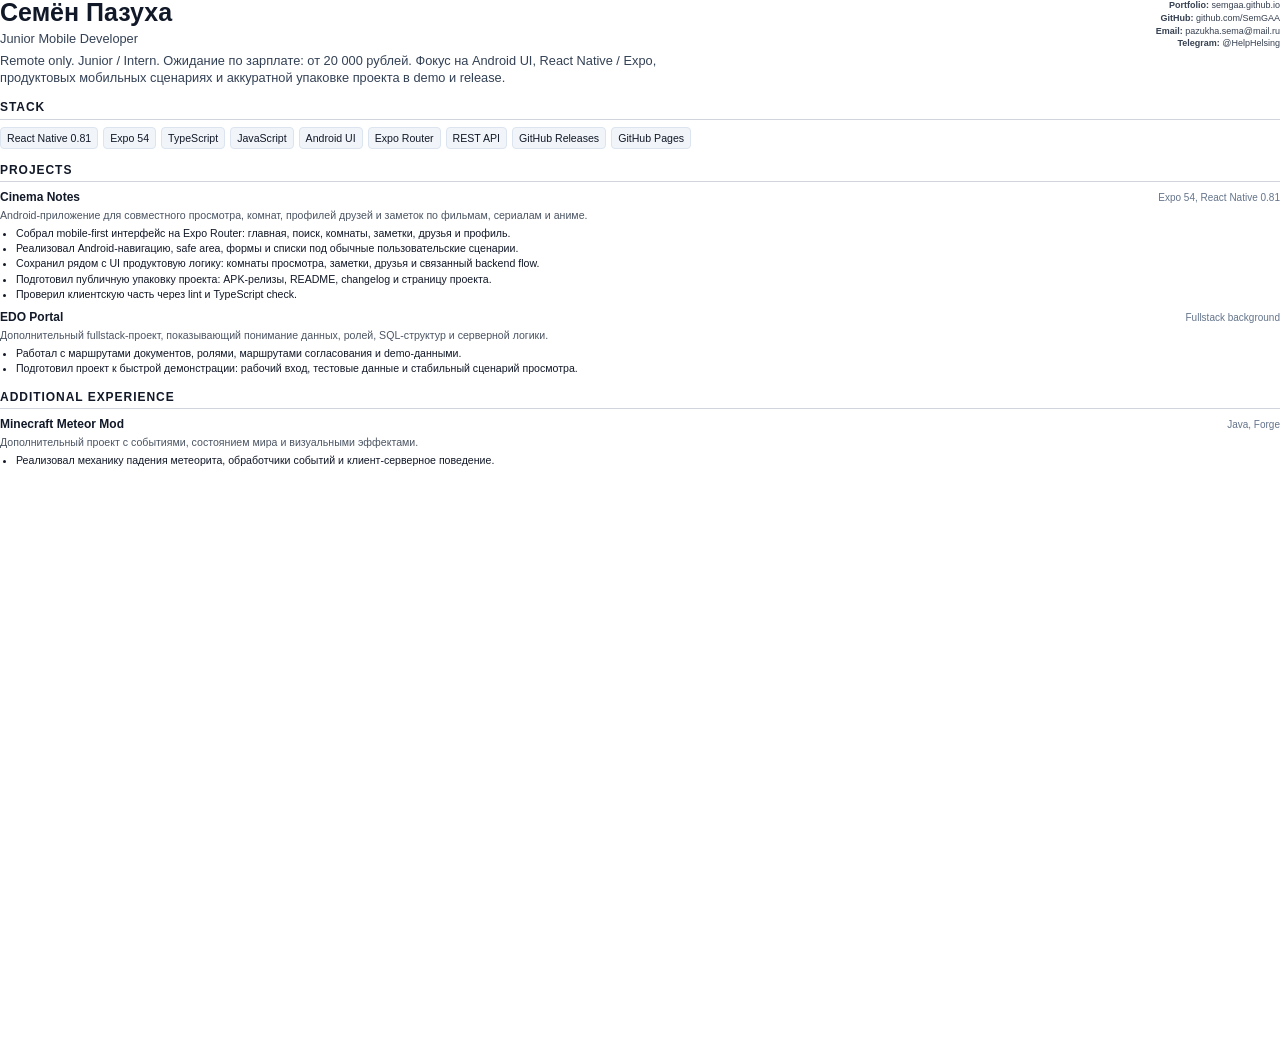
==== resume-mobile.html @ b007f3d4 "Split portfolio resumes by specialization" ====
<!doctype html>
<html lang="ru">
  <head>
    <meta charset="utf-8" />
    <meta name="viewport" content="width=device-width, initial-scale=1" />
    <title>Семён Пазуха - Junior Mobile Developer</title>
    <style>
      @page { size: A4; margin: 11mm; }
      * { box-sizing: border-box; }
      body { margin: 0; color: #111827; font-family: Arial, Helvetica, sans-serif; font-size: 10.6px; line-height: 1.34; }
      h1, h2, h3, p { margin: 0; }
      h1 { font-size: 25px; line-height: 1; }
      h2 { border-bottom: 1px solid #d1d5db; font-size: 12px; letter-spacing: 0.08em; margin: 13px 0 7px; padding-bottom: 3px; text-transform: uppercase; }
      h3 { font-size: 12px; margin-bottom: 3px; }
      a { color: #0f766e; text-decoration: none; }
      ul { margin: 4px 0 0; padding-left: 16px; }
      li { margin: 1px 0; }
      .page { min-height: 275mm; }
      .top { display: grid; grid-template-columns: 1.15fr 0.85fr; gap: 18px; align-items: start; }
      .title p { color: #334155; font-size: 12.8px; margin-top: 5px; }
      .contacts { color: #374151; display: grid; font-size: 9px; gap: 2px; justify-items: end; line-height: 1.2; text-align: right; }
      .summary { color: #1f2937; font-size: 11px; margin-top: 10px; }
      .skills { display: flex; flex-wrap: wrap; gap: 5px; }
      .skills span { background: #f1f5f9; border: 1px solid #dbe4ef; border-radius: 4px; padding: 3px 6px; }
      .project { break-inside: avoid; margin-bottom: 8px; }
      .project__head { display: flex; justify-content: space-between; gap: 10px; align-items: baseline; }
      .project__stack { color: #64748b; font-size: 10px; white-space: nowrap; }
      .muted { color: #4b5563; }
    </style>
  </head>
  <body>
    <main class="page">
      <section class="top">
        <div class="title">
          <h1>Семён Пазуха</h1>
          <p>Junior Mobile Developer</p>
          <p class="summary">
            Remote only. Junior / Intern. Ожидание по зарплате: от 20 000 рублей.
            Фокус на Android UI, React Native / Expo, продуктовых мобильных сценариях и аккуратной упаковке проекта в demo и release.
          </p>
        </div>
        <div class="contacts">
          <div><strong>Portfolio:</strong> semgaa.github.io</div>
          <div><strong>GitHub:</strong> github.com/SemGAA</div>
          <div><strong>Email:</strong> pazukha.sema@mail.ru</div>
          <div><strong>Telegram:</strong> @HelpHelsing</div>
        </div>
      </section>

      <h2>Stack</h2>
      <div class="skills">
        <span>React Native 0.81</span>
        <span>Expo 54</span>
        <span>TypeScript</span>
        <span>JavaScript</span>
        <span>Android UI</span>
        <span>Expo Router</span>
        <span>REST API</span>
        <span>GitHub Releases</span>
        <span>GitHub Pages</span>
      </div>

      <h2>Projects</h2>
      <article class="project">
        <div class="project__head">
          <h3>Cinema Notes</h3>
          <span class="project__stack">Expo 54, React Native 0.81</span>
        </div>
        <p class="muted">Android-приложение для совместного просмотра, комнат, профилей друзей и заметок по фильмам, сериалам и аниме.</p>
        <ul>
          <li>Собрал mobile-first интерфейс на Expo Router: главная, поиск, комнаты, заметки, друзья и профиль.</li>
          <li>Реализовал Android-навигацию, safe area, формы и списки под обычные пользовательские сценарии.</li>
          <li>Сохранил рядом с UI продуктовую логику: комнаты просмотра, заметки, друзья и связанный backend flow.</li>
          <li>Подготовил публичную упаковку проекта: APK-релизы, README, changelog и страницу проекта.</li>
          <li>Проверил клиентскую часть через lint и TypeScript check.</li>
        </ul>
      </article>

      <article class="project">
        <div class="project__head">
          <h3>EDO Portal</h3>
          <span class="project__stack">Fullstack background</span>
        </div>
        <p class="muted">Дополнительный fullstack-проект, показывающий понимание данных, ролей, SQL-структур и серверной логики.</p>
        <ul>
          <li>Работал с маршрутами документов, ролями, маршрутами согласования и demo-данными.</li>
          <li>Подготовил проект к быстрой демонстрации: рабочий вход, тестовые данные и стабильный сценарий просмотра.</li>
        </ul>
      </article>

      <h2>Additional Experience</h2>
      <article class="project">
        <div class="project__head">
          <h3>Minecraft Meteor Mod</h3>
          <span class="project__stack">Java, Forge</span>
        </div>
        <p class="muted">Дополнительный проект с событиями, состоянием мира и визуальными эффектами.</p>
        <ul>
          <li>Реализовал механику падения метеорита, обработчики событий и клиент-серверное поведение.</li>
        </ul>
      </article>
    </main>
  </body>
</html>
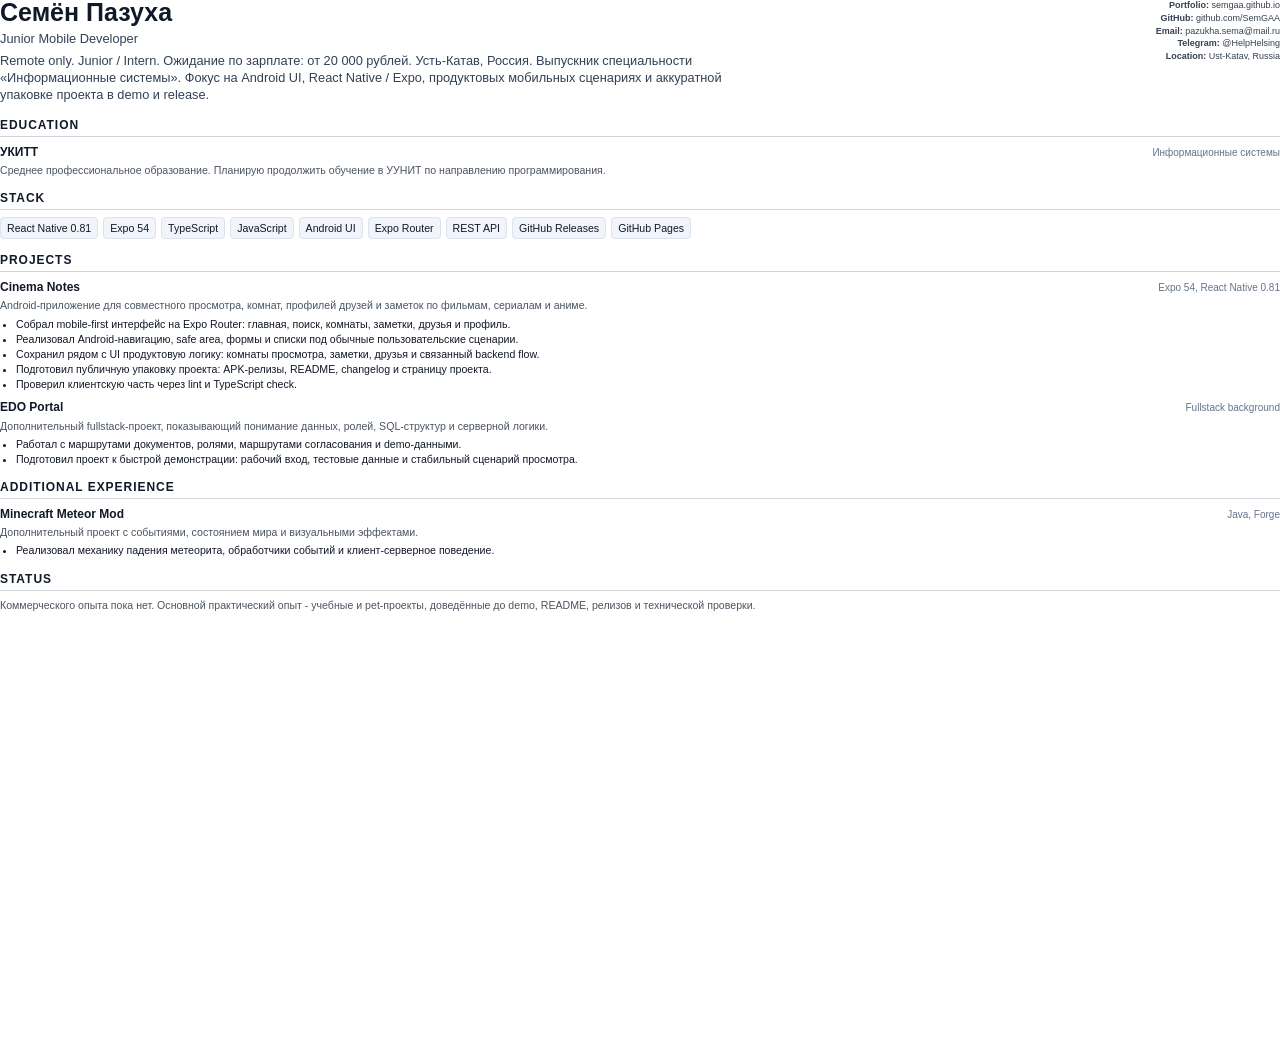
==== commit 96304f5d: "Strengthen employer-facing portfolio and resumes" ====
--- a/resume-mobile.html
+++ b/resume-mobile.html
@@ -36,7 +36,7 @@
           <p>Junior Mobile Developer</p>
           <p class="summary">
             Remote only. Junior / Intern. Ожидание по зарплате: от 20 000 рублей.
-            Фокус на Android UI, React Native / Expo, продуктовых мобильных сценариях и аккуратной упаковке проекта в demo и release.
+            Усть-Катав, Россия. Выпускник специальности «Информационные системы». Фокус на Android UI, React Native / Expo, продуктовых мобильных сценариях и аккуратной упаковке проекта в demo и release.
           </p>
         </div>
         <div class="contacts">
@@ -44,8 +44,18 @@
           <div><strong>GitHub:</strong> github.com/SemGAA</div>
           <div><strong>Email:</strong> pazukha.sema@mail.ru</div>
           <div><strong>Telegram:</strong> @HelpHelsing</div>
+          <div><strong>Location:</strong> Ust-Katav, Russia</div>
         </div>
       </section>
+
+      <h2>Education</h2>
+      <article class="project">
+        <div class="project__head">
+          <h3>УКИТТ</h3>
+          <span class="project__stack">Информационные системы</span>
+        </div>
+        <p class="muted">Среднее профессиональное образование. Планирую продолжить обучение в УУНИТ по направлению программирования.</p>
+      </article>
 
       <h2>Stack</h2>
       <div class="skills">
@@ -99,6 +109,11 @@
           <li>Реализовал механику падения метеорита, обработчики событий и клиент-серверное поведение.</li>
         </ul>
       </article>
+
+      <h2>Status</h2>
+      <article class="project">
+        <p class="muted">Коммерческого опыта пока нет. Основной практический опыт - учебные и pet-проекты, доведённые до demo, README, релизов и технической проверки.</p>
+      </article>
     </main>
   </body>
 </html>
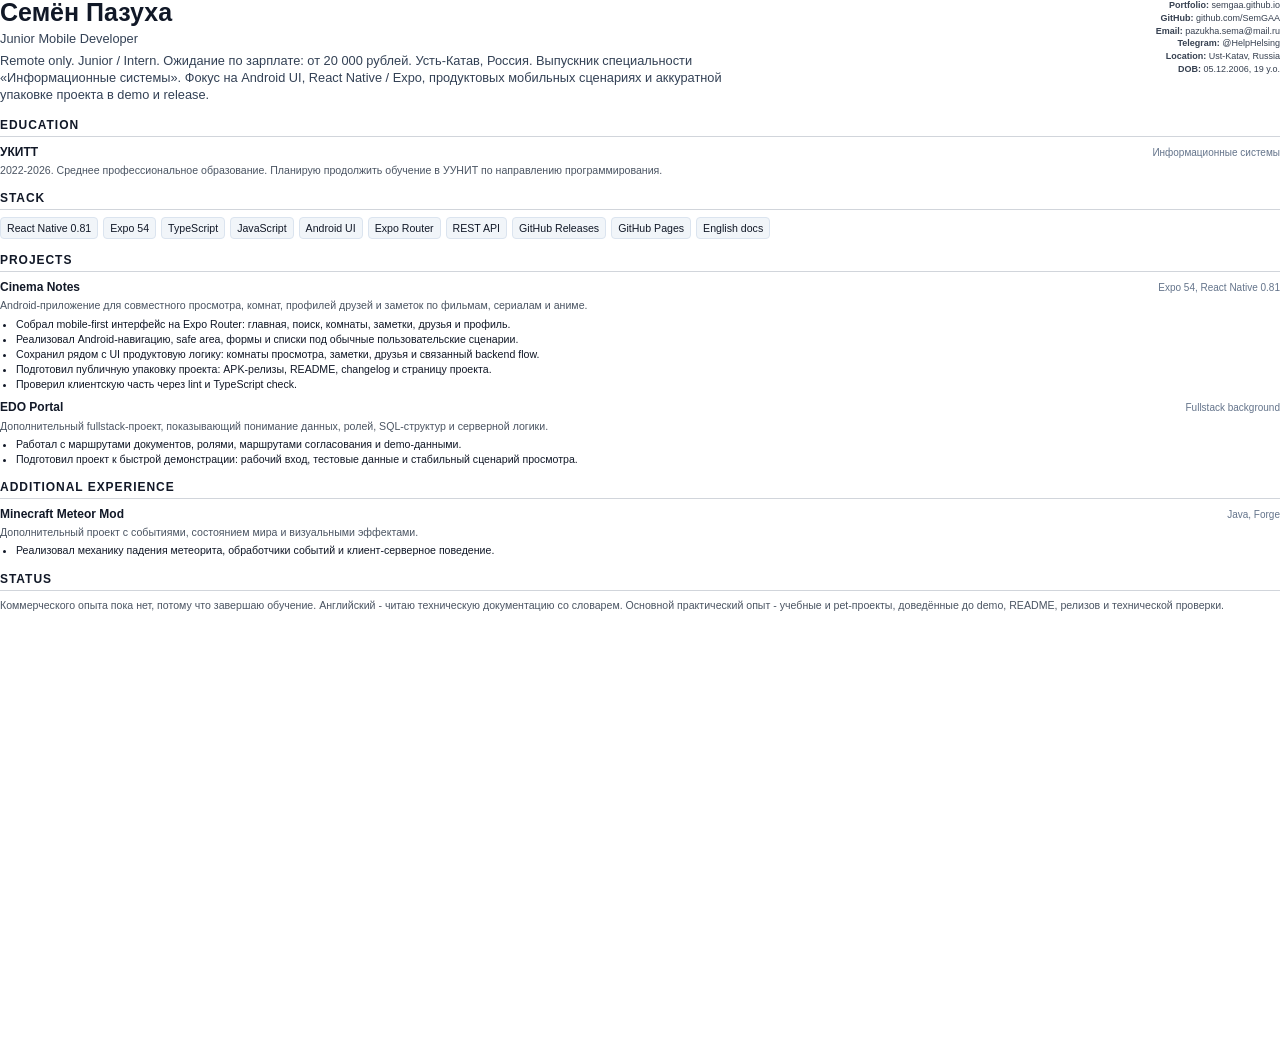
==== commit f666fcea: "Refine resumes for hh style applications" ====
--- a/resume-mobile.html
+++ b/resume-mobile.html
@@ -45,6 +45,7 @@
           <div><strong>Email:</strong> pazukha.sema@mail.ru</div>
           <div><strong>Telegram:</strong> @HelpHelsing</div>
           <div><strong>Location:</strong> Ust-Katav, Russia</div>
+          <div><strong>DOB:</strong> 05.12.2006, 19 y.o.</div>
         </div>
       </section>
 
@@ -54,7 +55,7 @@
           <h3>УКИТТ</h3>
           <span class="project__stack">Информационные системы</span>
         </div>
-        <p class="muted">Среднее профессиональное образование. Планирую продолжить обучение в УУНИТ по направлению программирования.</p>
+        <p class="muted">2022-2026. Среднее профессиональное образование. Планирую продолжить обучение в УУНИТ по направлению программирования.</p>
       </article>
 
       <h2>Stack</h2>
@@ -68,6 +69,7 @@
         <span>REST API</span>
         <span>GitHub Releases</span>
         <span>GitHub Pages</span>
+        <span>English docs</span>
       </div>
 
       <h2>Projects</h2>
@@ -112,7 +114,7 @@
 
       <h2>Status</h2>
       <article class="project">
-        <p class="muted">Коммерческого опыта пока нет. Основной практический опыт - учебные и pet-проекты, доведённые до demo, README, релизов и технической проверки.</p>
+        <p class="muted">Коммерческого опыта пока нет, потому что завершаю обучение. Английский - читаю техническую документацию со словарем. Основной практический опыт - учебные и pet-проекты, доведённые до demo, README, релизов и технической проверки.</p>
       </article>
     </main>
   </body>
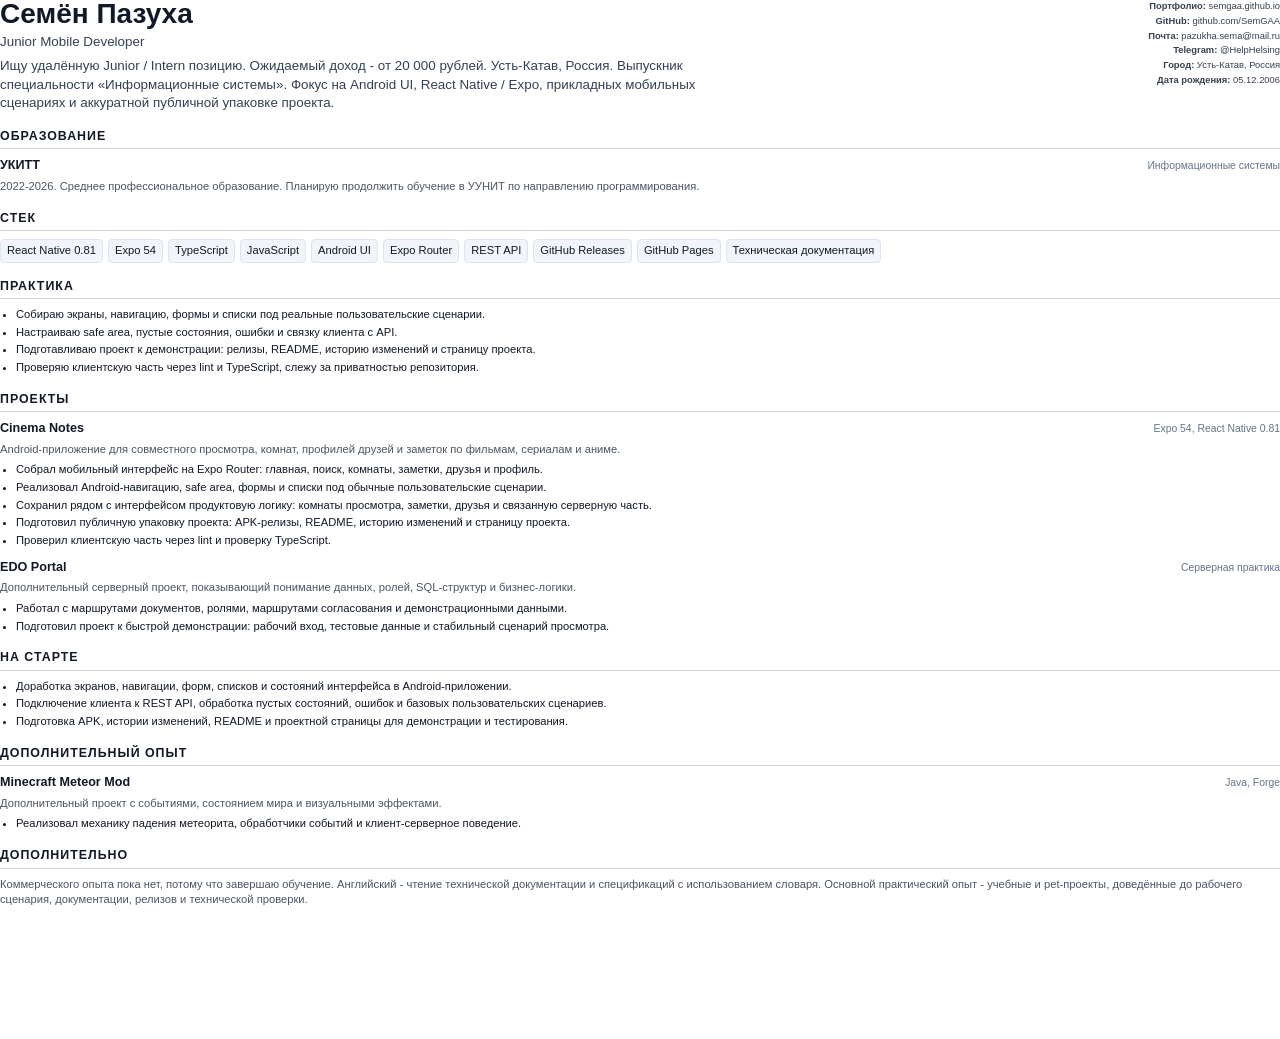
==== commit 5e31475c: "Refine portfolio copy and resume PDFs" ====
--- a/resume-mobile.html
+++ b/resume-mobile.html
@@ -7,24 +7,24 @@
     <style>
       @page { size: A4; margin: 11mm; }
       * { box-sizing: border-box; }
-      body { margin: 0; color: #111827; font-family: Arial, Helvetica, sans-serif; font-size: 10.6px; line-height: 1.34; }
+      body { margin: 0; color: #111827; font-family: Arial, Helvetica, sans-serif; font-size: 11.2px; line-height: 1.4; }
       h1, h2, h3, p { margin: 0; }
-      h1 { font-size: 25px; line-height: 1; }
-      h2 { border-bottom: 1px solid #d1d5db; font-size: 12px; letter-spacing: 0.08em; margin: 13px 0 7px; padding-bottom: 3px; text-transform: uppercase; }
-      h3 { font-size: 12px; margin-bottom: 3px; }
+      h1 { font-size: 28px; line-height: 1; }
+      h2 { border-bottom: 1px solid #d1d5db; font-size: 12.4px; letter-spacing: 0.08em; margin: 15px 0 8px; padding-bottom: 3px; text-transform: uppercase; }
+      h3 { font-size: 12.6px; margin-bottom: 4px; }
       a { color: #0f766e; text-decoration: none; }
-      ul { margin: 4px 0 0; padding-left: 16px; }
-      li { margin: 1px 0; }
+      ul { margin: 5px 0 0; padding-left: 16px; }
+      li { margin: 2px 0; }
       .page { min-height: 275mm; }
       .top { display: grid; grid-template-columns: 1.15fr 0.85fr; gap: 18px; align-items: start; }
-      .title p { color: #334155; font-size: 12.8px; margin-top: 5px; }
-      .contacts { color: #374151; display: grid; font-size: 9px; gap: 2px; justify-items: end; line-height: 1.2; text-align: right; }
-      .summary { color: #1f2937; font-size: 11px; margin-top: 10px; }
+      .title p { color: #334155; font-size: 13.4px; margin-top: 5px; }
+      .contacts { color: #374151; display: grid; font-size: 9.4px; gap: 3px; justify-items: end; line-height: 1.25; text-align: right; }
+      .summary { color: #1f2937; font-size: 11.6px; margin-top: 11px; }
       .skills { display: flex; flex-wrap: wrap; gap: 5px; }
       .skills span { background: #f1f5f9; border: 1px solid #dbe4ef; border-radius: 4px; padding: 3px 6px; }
-      .project { break-inside: avoid; margin-bottom: 8px; }
+      .project { break-inside: avoid; margin-bottom: 10px; }
       .project__head { display: flex; justify-content: space-between; gap: 10px; align-items: baseline; }
-      .project__stack { color: #64748b; font-size: 10px; white-space: nowrap; }
+      .project__stack { color: #64748b; font-size: 10.4px; white-space: nowrap; }
       .muted { color: #4b5563; }
     </style>
   </head>
@@ -35,21 +35,21 @@
           <h1>Семён Пазуха</h1>
           <p>Junior Mobile Developer</p>
           <p class="summary">
-            Remote only. Junior / Intern. Ожидание по зарплате: от 20 000 рублей.
-            Усть-Катав, Россия. Выпускник специальности «Информационные системы». Фокус на Android UI, React Native / Expo, продуктовых мобильных сценариях и аккуратной упаковке проекта в demo и release.
+            Ищу удалённую Junior / Intern позицию. Ожидаемый доход - от 20 000 рублей.
+            Усть-Катав, Россия. Выпускник специальности «Информационные системы». Фокус на Android UI, React Native / Expo, прикладных мобильных сценариях и аккуратной публичной упаковке проекта.
           </p>
         </div>
         <div class="contacts">
-          <div><strong>Portfolio:</strong> semgaa.github.io</div>
+          <div><strong>Портфолио:</strong> semgaa.github.io</div>
           <div><strong>GitHub:</strong> github.com/SemGAA</div>
-          <div><strong>Email:</strong> pazukha.sema@mail.ru</div>
+          <div><strong>Почта:</strong> pazukha.sema@mail.ru</div>
           <div><strong>Telegram:</strong> @HelpHelsing</div>
-          <div><strong>Location:</strong> Ust-Katav, Russia</div>
-          <div><strong>DOB:</strong> 05.12.2006, 19 y.o.</div>
+          <div><strong>Город:</strong> Усть-Катав, Россия</div>
+          <div><strong>Дата рождения:</strong> 05.12.2006</div>
         </div>
       </section>
 
-      <h2>Education</h2>
+      <h2>Образование</h2>
       <article class="project">
         <div class="project__head">
           <h3>УКИТТ</h3>
@@ -58,7 +58,7 @@
         <p class="muted">2022-2026. Среднее профессиональное образование. Планирую продолжить обучение в УУНИТ по направлению программирования.</p>
       </article>
 
-      <h2>Stack</h2>
+      <h2>Стек</h2>
       <div class="skills">
         <span>React Native 0.81</span>
         <span>Expo 54</span>
@@ -69,10 +69,20 @@
         <span>REST API</span>
         <span>GitHub Releases</span>
         <span>GitHub Pages</span>
-        <span>English docs</span>
+        <span>Техническая документация</span>
       </div>
 
-      <h2>Projects</h2>
+      <h2>Практика</h2>
+      <article class="project">
+        <ul>
+          <li>Собираю экраны, навигацию, формы и списки под реальные пользовательские сценарии.</li>
+          <li>Настраиваю safe area, пустые состояния, ошибки и связку клиента с API.</li>
+          <li>Подготавливаю проект к демонстрации: релизы, README, историю изменений и страницу проекта.</li>
+          <li>Проверяю клиентскую часть через lint и TypeScript, слежу за приватностью репозитория.</li>
+        </ul>
+      </article>
+
+      <h2>Проекты</h2>
       <article class="project">
         <div class="project__head">
           <h3>Cinema Notes</h3>
@@ -80,27 +90,36 @@
         </div>
         <p class="muted">Android-приложение для совместного просмотра, комнат, профилей друзей и заметок по фильмам, сериалам и аниме.</p>
         <ul>
-          <li>Собрал mobile-first интерфейс на Expo Router: главная, поиск, комнаты, заметки, друзья и профиль.</li>
+          <li>Собрал мобильный интерфейс на Expo Router: главная, поиск, комнаты, заметки, друзья и профиль.</li>
           <li>Реализовал Android-навигацию, safe area, формы и списки под обычные пользовательские сценарии.</li>
-          <li>Сохранил рядом с UI продуктовую логику: комнаты просмотра, заметки, друзья и связанный backend flow.</li>
-          <li>Подготовил публичную упаковку проекта: APK-релизы, README, changelog и страницу проекта.</li>
-          <li>Проверил клиентскую часть через lint и TypeScript check.</li>
+          <li>Сохранил рядом с интерфейсом продуктовую логику: комнаты просмотра, заметки, друзья и связанную серверную часть.</li>
+          <li>Подготовил публичную упаковку проекта: APK-релизы, README, историю изменений и страницу проекта.</li>
+          <li>Проверил клиентскую часть через lint и проверку TypeScript.</li>
         </ul>
       </article>
 
       <article class="project">
         <div class="project__head">
           <h3>EDO Portal</h3>
-          <span class="project__stack">Fullstack background</span>
+          <span class="project__stack">Серверная практика</span>
         </div>
-        <p class="muted">Дополнительный fullstack-проект, показывающий понимание данных, ролей, SQL-структур и серверной логики.</p>
+        <p class="muted">Дополнительный серверный проект, показывающий понимание данных, ролей, SQL-структур и бизнес-логики.</p>
         <ul>
-          <li>Работал с маршрутами документов, ролями, маршрутами согласования и demo-данными.</li>
+          <li>Работал с маршрутами документов, ролями, маршрутами согласования и демонстрационными данными.</li>
           <li>Подготовил проект к быстрой демонстрации: рабочий вход, тестовые данные и стабильный сценарий просмотра.</li>
         </ul>
       </article>
 
-      <h2>Additional Experience</h2>
+      <h2>На старте</h2>
+      <article class="project">
+        <ul>
+          <li>Доработка экранов, навигации, форм, списков и состояний интерфейса в Android-приложении.</li>
+          <li>Подключение клиента к REST API, обработка пустых состояний, ошибок и базовых пользовательских сценариев.</li>
+          <li>Подготовка APK, истории изменений, README и проектной страницы для демонстрации и тестирования.</li>
+        </ul>
+      </article>
+
+      <h2>Дополнительный опыт</h2>
       <article class="project">
         <div class="project__head">
           <h3>Minecraft Meteor Mod</h3>
@@ -112,9 +131,9 @@
         </ul>
       </article>
 
-      <h2>Status</h2>
+      <h2>Дополнительно</h2>
       <article class="project">
-        <p class="muted">Коммерческого опыта пока нет, потому что завершаю обучение. Английский - читаю техническую документацию со словарем. Основной практический опыт - учебные и pet-проекты, доведённые до demo, README, релизов и технической проверки.</p>
+        <p class="muted">Коммерческого опыта пока нет, потому что завершаю обучение. Английский - чтение технической документации и спецификаций с использованием словаря. Основной практический опыт - учебные и pet-проекты, доведённые до рабочего сценария, документации, релизов и технической проверки.</p>
       </article>
     </main>
   </body>
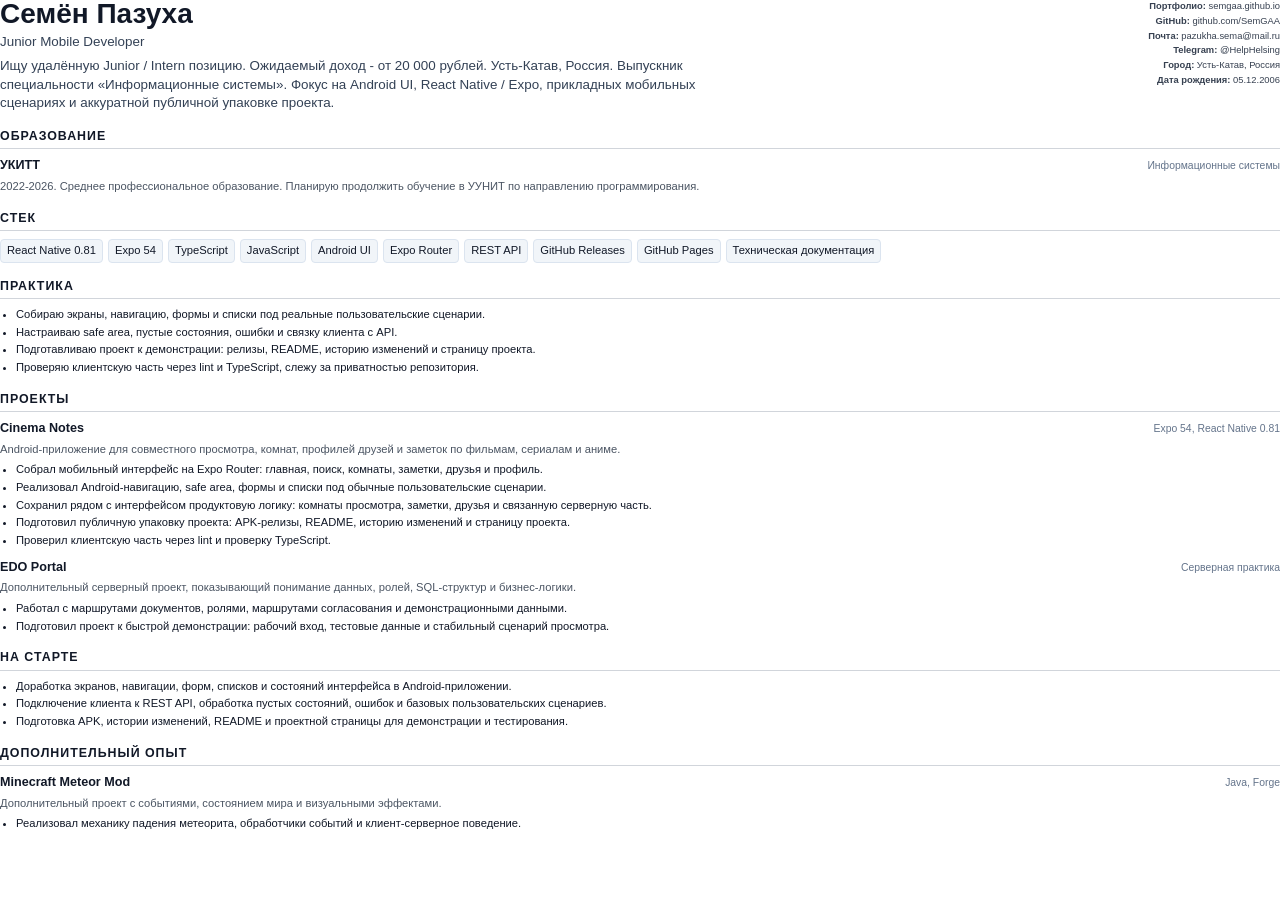
==== commit 4da4b74b: "Fix resume PDFs to fit one page" ====
--- a/resume-mobile.html
+++ b/resume-mobile.html
@@ -15,7 +15,7 @@
       a { color: #0f766e; text-decoration: none; }
       ul { margin: 5px 0 0; padding-left: 16px; }
       li { margin: 2px 0; }
-      .page { min-height: 275mm; }
+      .page { min-height: auto; }
       .top { display: grid; grid-template-columns: 1.15fr 0.85fr; gap: 18px; align-items: start; }
       .title p { color: #334155; font-size: 13.4px; margin-top: 5px; }
       .contacts { color: #374151; display: grid; font-size: 9.4px; gap: 3px; justify-items: end; line-height: 1.25; text-align: right; }
@@ -131,10 +131,6 @@
         </ul>
       </article>
 
-      <h2>Дополнительно</h2>
-      <article class="project">
-        <p class="muted">Коммерческого опыта пока нет, потому что завершаю обучение. Английский - чтение технической документации и спецификаций с использованием словаря. Основной практический опыт - учебные и pet-проекты, доведённые до рабочего сценария, документации, релизов и технической проверки.</p>
-      </article>
     </main>
   </body>
 </html>
